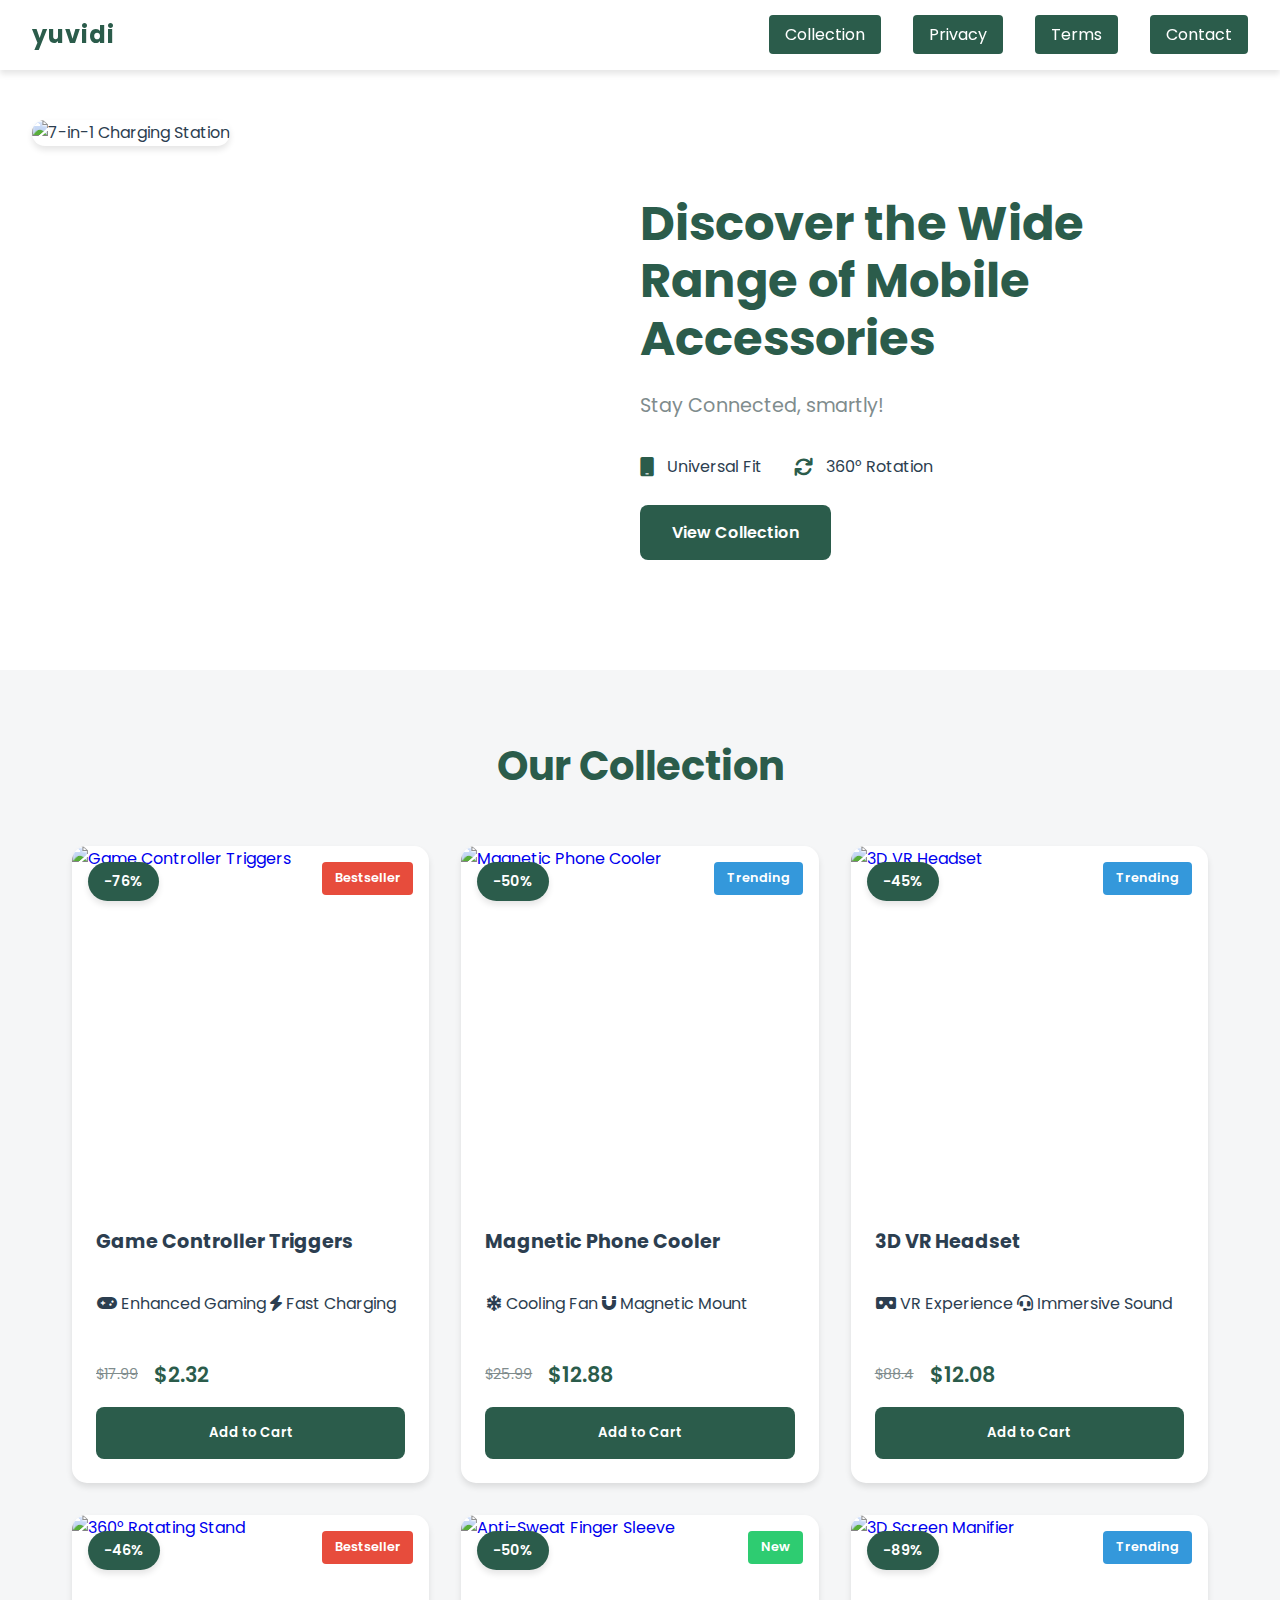
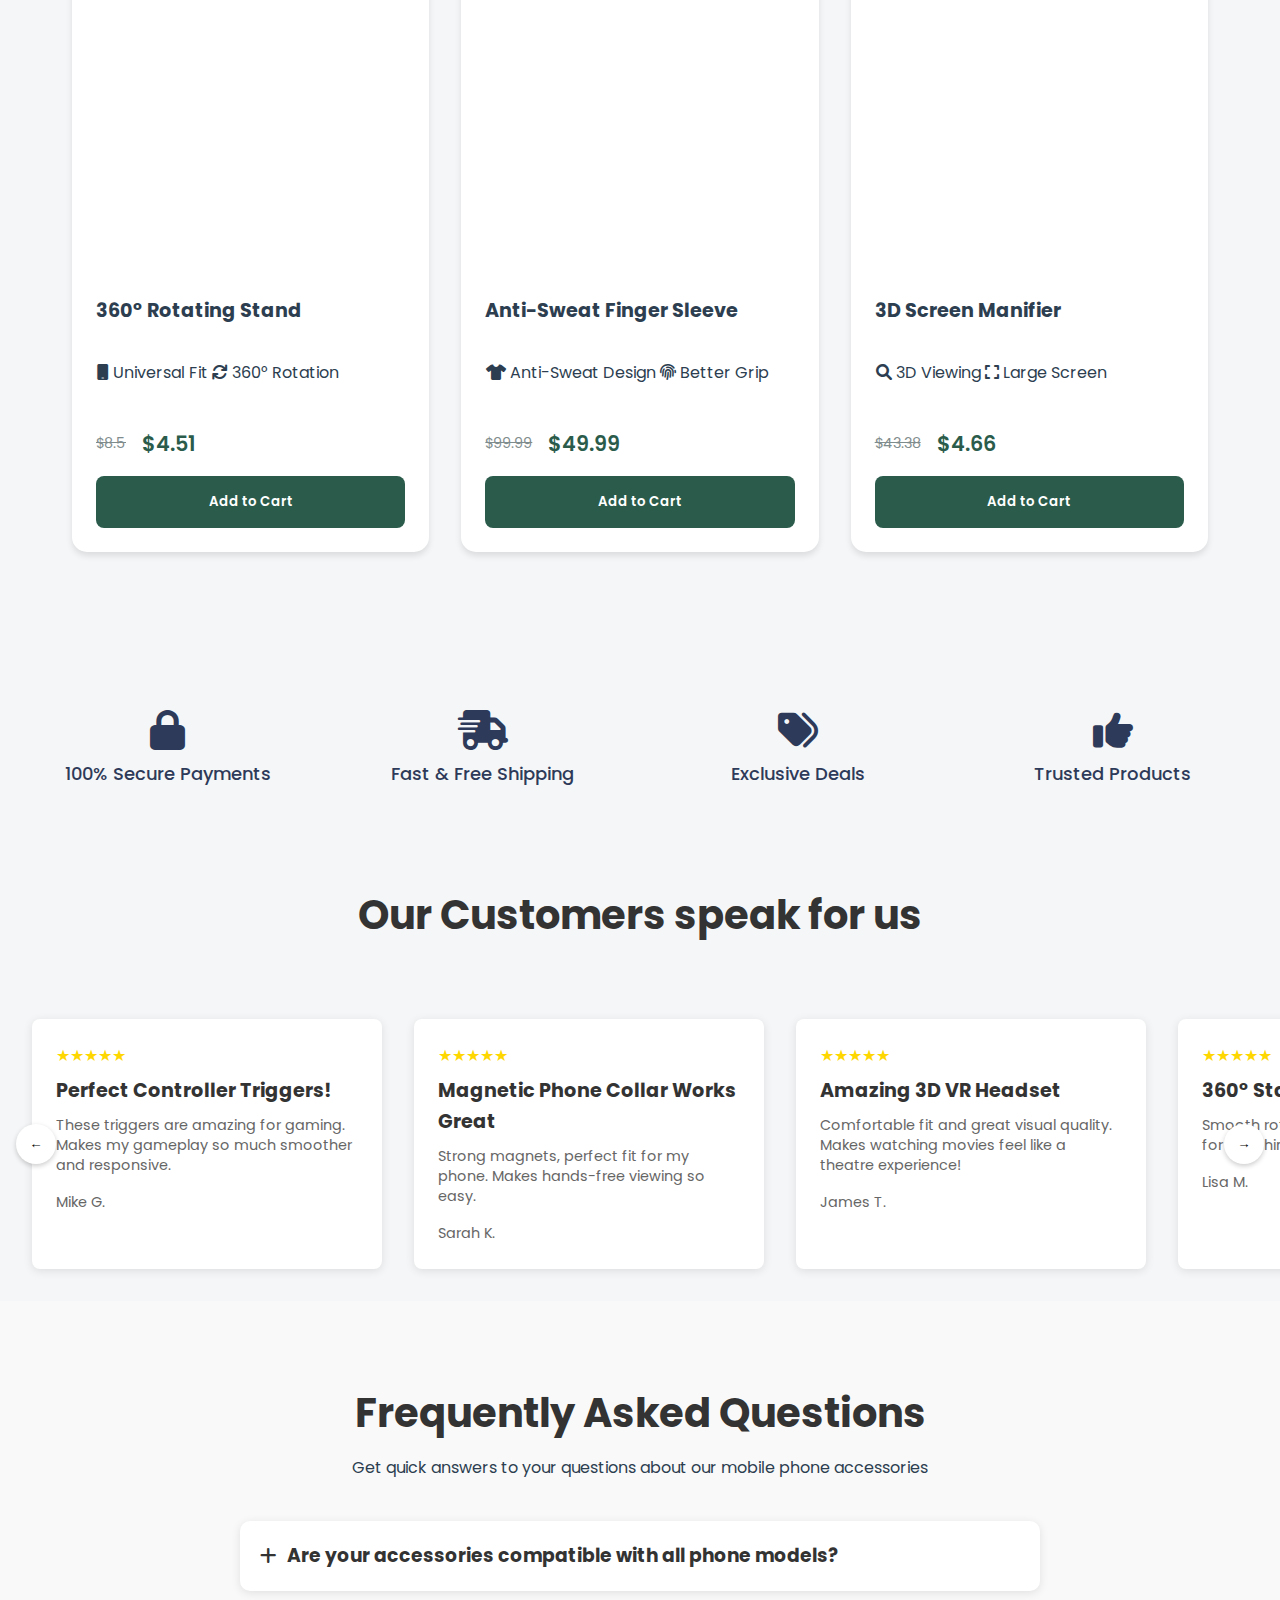
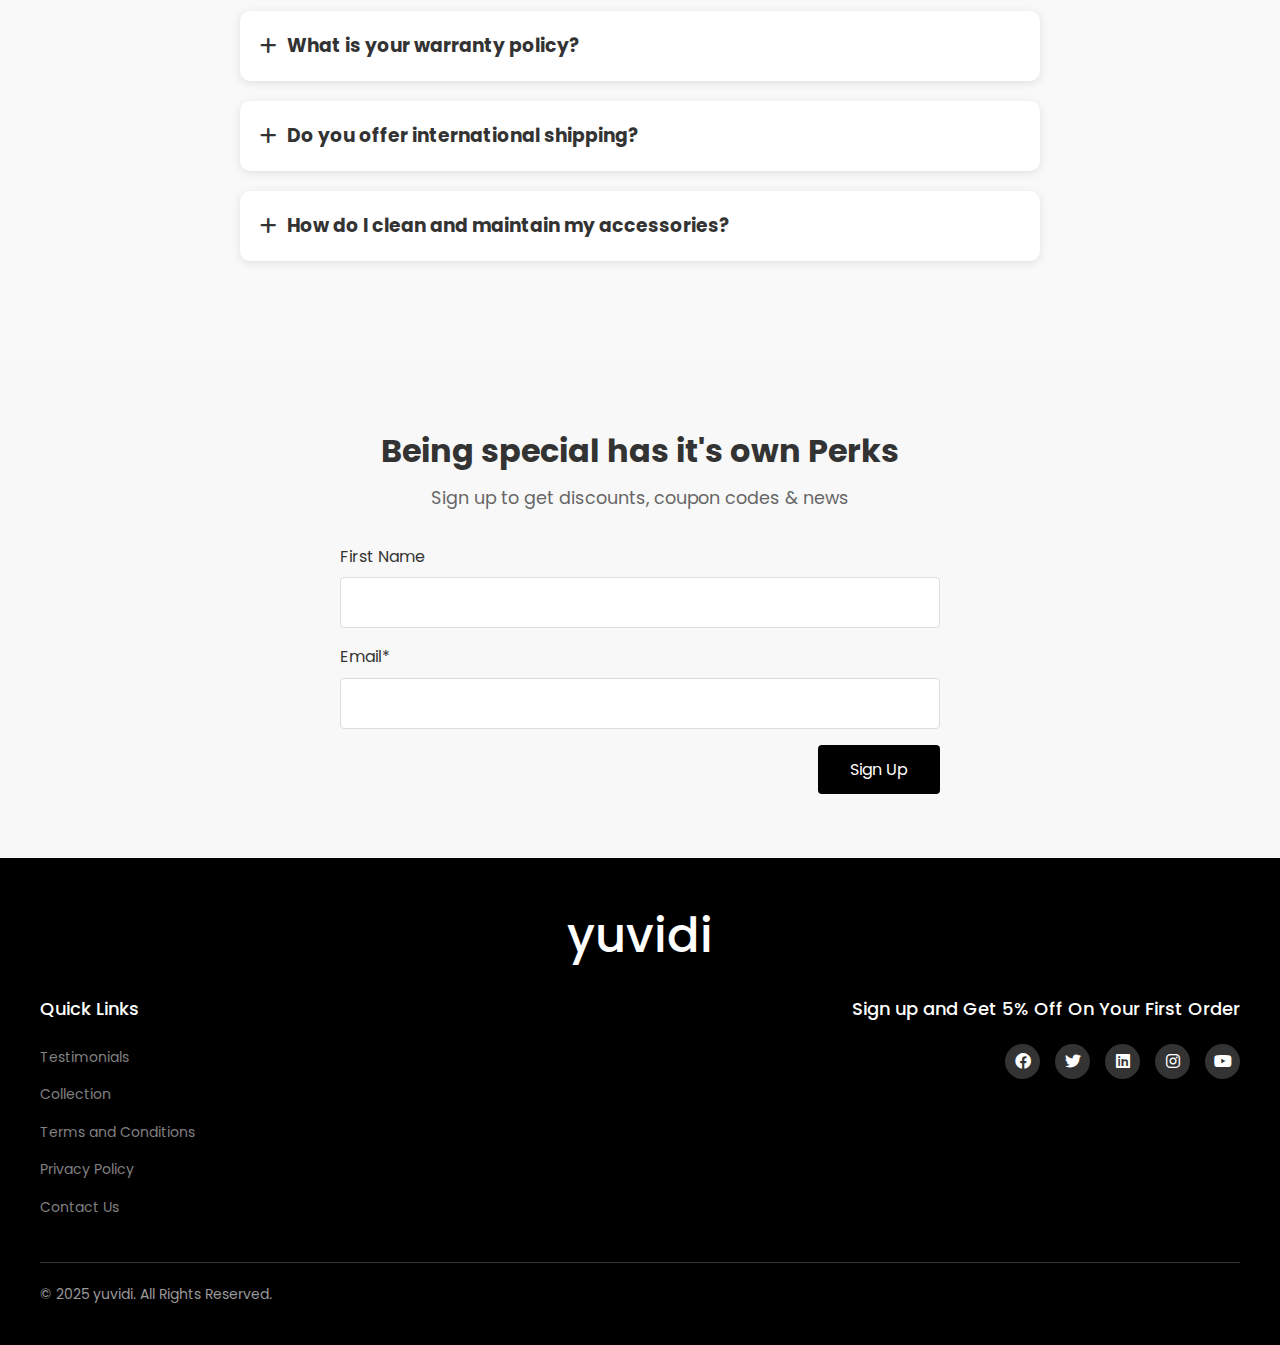
==== index.html @ 58964d52 "first commit" ====
<!DOCTYPE html>
<html lang="en">

<head>
    <meta charset="UTF-8">
    <meta name="viewport" content="width=device-width, initial-scale=1.0">
    <title>yuvidi - Smart Charging Solutions</title>
    <link rel="preconnect" href="https://fonts.googleapis.com">
    <link rel="preconnect" href="https://fonts.gstatic.com" crossorigin>
    <link href="https://fonts.googleapis.com/css2?family=Poppins:wght@300;400;500;600;700&display=swap"
        rel="stylesheet">
    <link href="https://cdnjs.cloudflare.com/ajax/libs/font-awesome/6.0.0/css/all.min.css" rel="stylesheet">
    <link rel="stylesheet" href="https://cdnjs.cloudflare.com/ajax/libs/font-awesome/6.0.0/css/all.min.css">
    <link rel="stylesheet" href="styles.css">
    <style>
        .features {
            display: flex;
            justify-content: space-around;
            align-items: center;
            background-color: #F5F6F7;
            padding: 20px 10px;
            flex-wrap: wrap;
            /* Enables wrapping for smaller screens */
        }

        .feature-item {
            text-align: center;
            color: #2e3a59;
            font-family: Arial, sans-serif;
            flex: 1 1 200px;
            /* Adjusts the layout for responsiveness */
            margin: 10px;
        }

        .feature-icon {
            font-size: 40px;
            /* Icon size */
            color: #2e3a59;
            margin-bottom: 10px;
        }

        .feature-item p {
            font-size: 18px;
            font-weight: 500;
        }

        /* Responsive Design */
        @media (max-width: 768px) {
            .feature-icon {
                font-size: 30px;
                /* Reduce icon size for smaller screens */
            }

            .feature-item p {
                font-size: 12px;
                /* Reduce text size for smaller screens */
            }

            .reviews-slider {
                justify-content: center;
            }
        }
    </style>
</head>

<body>
    <header class="header">
        <nav class="navbar">
            <div class="logo">
                <a href="index.html">yuvidi</a>
            </div>
            <!-- Hamburger Menu Icon -->
            <div class="hamburger" onclick="toggleMenu()">
                ☰
            </div>
            <!-- Navigation Links -->
            <ul id="nav-links">
                <li><a href="/index.html#products">Collection</a></li>
                <li><a href="privacy.html">Privacy</a></li>
                <li><a href="terms.html">Terms</a></li>
                <li><a href="contact.html">Contact</a></li>
            </ul>
        </nav>
    </header>

    <main>
        <section class="hero" id="yuvidi">
            <div class="hero-image">
                <img src="https://img.kwcdn.com/product/fancy/81e512b9-05ff-40b3-9974-1ebca1232485.jpg?imageView2/2/w/800/q/70/format/webp"
                    alt="7-in-1 Charging Station">
            </div>
            <div class="hero-content">
                <h1>Discover the Wide Range of Mobile Accessories</h1>
                <p>Stay Connected, smartly!</p>
                <div class="hero-features">
                    <span><i class="fas fa-mobile"></i> Universal Fit</span>
                    <span><i class="fas fa-sync"></i> 360° Rotation</span>
                </div>
                <a href="#products" class="cta-button">View Collection</a>
            </div>

        </section>

        <section id="products" class="products">
            <h2>Our Collection</h2>
            <div class="product-grid">
                <!-- Products will be loaded dynamically -->
            </div>
        </section>

        <!-- <section class="features-highlight">
            <div class="features-container">
                <div class="feature-card">
                    <i class="fas fa-bolt"></i>
                    <h3>Fast Charging</h3>
                    <p>Up to 25W charging speed</p>
                </div>
                <div class="feature-card">
                    <i class="fas fa-shield-alt"></i>
                    <h3>Safe & Reliable</h3>
                    <p>Multiple protection systems</p>
                </div>
                <div class="feature-card">
                    <i class="fas fa-sync"></i>
                    <h3>Compatibility</h3>
                    <p>Works with all devices</p>
                </div>
            </div>
        </section> -->

        <section class="features">
            <div class="feature-item">
                <i class="fa-solid fa-lock feature-icon"></i>
                <p>100% Secure Payments</p>
            </div>
            <div class="feature-item">
                <i class="fa-solid fa-truck-fast feature-icon"></i>
                <p>Fast & Free Shipping</p>
            </div>
            <div class="feature-item">
                <i class="fa-solid fa-tags feature-icon"></i>
                <p>Exclusive Deals</p>
            </div>
            <div class="feature-item">
                <i class="fa-solid fa-thumbs-up feature-icon"></i>
                <p>Trusted Products</p>
            </div>
        </section>


        <!-- Why Choose Us Section -->
        <!-- <section class="why-choose-us">
            <div class="section-header">
                <h2>Why Choose yuvidi</h2>
                <p>Experience the difference with our premium charging solutions</p>
            </div>
            <div class="benefits-grid">
                <div class="benefit-card">
                    <i class="fas fa-shield-alt"></i>
                    <h3>Safe & Reliable</h3>
                    <p>Advanced protection systems ensure your devices charge safely every time.</p>
                </div>
                <div class="benefit-card">
                    <i class="fas fa-bolt"></i>
                    <h3>Fast Charging</h3>
                    <p>Up to 25W charging capability gets your devices powered up quickly.</p>
                </div>
                <div class="benefit-card">
                    <i class="fas fa-medal"></i>
                    <h3>Premium Quality</h3>
                    <p>Built with high-grade materials for durability and performance.</p>
                </div>
                <div class="benefit-card">
                    <i class="fas fa-headset"></i>
                    <h3>24/7 Support</h3>
                    <p>Our dedicated team is always here to help you.</p>
                </div>
            </div>
        </section> -->

        <!-- Customer Reviews Section -->
        <div class="section-header" id="testimonials">
            <h2>Our Customers speak for us</h2>
        </div>
        <div class="slider-container">

            <button class="nav-button prev-button">←</button>
            <button class="nav-button next-button">→</button>

            <div class="reviews-slider">
                <div class="review-card">
                    <div class="stars">★★★★★</div>
                    <h3 class="review-title">Perfect Controller Triggers!</h3>
                    <p class="review-text">These triggers are amazing for gaming. Makes my gameplay so much smoother and
                        responsive.</p>
                    <div class="reviewer">
                        <p class="reviewer-name">Mike G.</p>
                    </div>
                </div>

                <div class="review-card">
                    <div class="stars">★★★★★</div>
                    <h3 class="review-title">Magnetic Phone Collar Works Great</h3>
                    <p class="review-text">Strong magnets, perfect fit for my phone. Makes hands-free viewing so easy.
                    </p>
                    <div class="reviewer">
                        <p class="reviewer-name">Sarah K.</p>
                    </div>
                </div>

                <div class="review-card">
                    <div class="stars">★★★★★</div>
                    <h3 class="review-title">Amazing 3D VR Headset</h3>
                    <p class="review-text">Comfortable fit and great visual quality. Makes watching movies feel like a
                        theatre experience!</p>
                    <div class="reviewer">
                        <p class="reviewer-name">James T.</p>
                    </div>
                </div>

                <div class="review-card">
                    <div class="stars">★★★★★</div>
                    <h3 class="review-title">360° Stand is Perfect</h3>
                    <p class="review-text">Smooth rotation and very stable. Perfect for watching videos at any angle.
                    </p>
                    <div class="reviewer">
                        <p class="reviewer-name">Lisa M.</p>
                    </div>
                </div>

                <div class="review-card">
                    <div class="stars">★★★★★</div>
                    <h3 class="review-title">Great Gaming Finger Sleeves</h3>
                    <p class="review-text">These anti-sweat sleeves are a game-changer! No more slippery screen while
                        gaming.</p>
                    <div class="reviewer">
                        <p class="reviewer-name">Alex P.</p>
                    </div>
                </div>
            </div>
        </div>


        <!-- FAQ Section -->
        <section class="faq-section">
            <div class="section-header">
                <h2>Frequently Asked Questions</h2>
                <p>Get quick answers to your questions about our mobile phone accessories</p>
            </div>
            <div class="faq-grid">
                <div class="faq-item">
                    <h3><i class="fas fa-plus"></i> Are your accessories compatible with all phone models?</h3>
                    <p>Yes, our accessories are designed to work seamlessly with a wide range of phone models, including the latest iPhones, Samsung Galaxy devices, and other popular Android phones.</p>
                </div>
                <div class="faq-item">
                    <h3><i class="fas fa-plus"></i> What is your warranty policy?</h3>
                    <p>All our products come with a 1-year warranty that covers manufacturing defects and technical issues. If you encounter any problems, our support team is here to help!</p>
                </div>
                <div class="faq-item">
                    <h3><i class="fas fa-plus"></i> Do you offer international shipping?</h3>
                    <p>Yes, we ship worldwide! No matter where you are, you can enjoy our high-quality mobile phone accessories delivered right to your doorstep.</p>
                </div>
                <div class="faq-item">
                    <h3><i class="fas fa-plus"></i> How do I clean and maintain my accessories?</h3>
                    <p>To keep your accessories in top condition, simply wipe them with a soft, dry cloth. Avoid using harsh chemicals or abrasive materials to prevent damage.</p>
                </div>
            </div>
        </section>

        <section class="newsletter">
            <div class="newsletter-content">
                <h2>Being special has it's own Perks</h2>
                <p>Sign up to get discounts, coupon codes & news</p>
                <form class="newsletter-form">
                    <div class="input-group">
                        <label for="firstName">First Name</label>
                        <input type="text" id="firstName" required>
                    </div>
                    <div class="input-group">
                        <label for="email">Email*</label>
                        <input type="email" id="email" required>
                    </div>
                    <button type="submit">Sign Up</button>
                </form>
            </div>
        </section>

        <style>
            .why-choose-us {
                padding: 80px 20px;
                background: #f9f9f9;
            }

            .section-header {
                text-align: center;
                margin-bottom: 40px;
            }

            .section-header h2 {
                font-size: 2.5em;
                color: #333;
                margin-bottom: 10px;
            }

            .benefits-grid {
                display: grid;
                grid-template-columns: repeat(auto-fit, minmax(250px, 1fr));
                gap: 30px;
                max-width: 1200px;
                margin: 0 auto;
            }

            .benefit-card {
                background: white;
                padding: 30px;
                border-radius: 10px;
                text-align: center;
                box-shadow: 0 2px 10px rgba(0, 0, 0, 0.1);
                transition: transform 0.3s;
            }

            .benefit-card:hover {
                transform: translateY(-5px);
            }

            .benefit-card i {
                font-size: 2.5em;
                color: #4CAF50;
                margin-bottom: 20px;
            }

            .slider-container {
                position: relative;
                overflow: hidden;
                padding: 2rem;
                width: 100%;
            }



            .customer-reviews {
                padding: 80px 20px;
            }

            .reviews-slider {
                display: flex;
                gap: 2rem;
                transition: transform 0.3s ease-out;
                scroll-behavior: smooth;
                flex-wrap: nowrap !important;
                /* Force horizontal layout */
                width: fit-content;
                /* Ensure container fits all slides */
            }

            .reviews-slider::-webkit-scrollbar {
                display: none;
            }

            .review-card {
                flex: 0 0 auto;
                width: calc(100vw - 4rem);
                /* Account for container padding */
                max-width: 350px;
                padding: 1.5rem;
                border-radius: 8px;
                background: white;
                box-shadow: 0 2px 10px rgba(0, 0, 0, 0.1);
            }

            .stars {
                color: #FFD700;
                margin-bottom: 0.5rem;
            }

            .review-title {
                font-size: 1.2rem;
                font-weight: bold;
                margin-bottom: 0.5rem;
                color: #333;
            }


            .review-text {
                color: #666;
                margin-bottom: 1rem;
                font-size: 0.9rem;
                line-height: 1.4;
            }

            .reviewer {
                display: flex;
                align-items: center;
                gap: 1rem;
            }

            .reviewer-image {
                width: 50px;
                height: 50px;
                object-fit: cover;
            }

            .reviewer-name {
                color: #666;
                font-size: 0.9rem;
            }

            .reviewer-info h4 {
                color: #333;
                margin-bottom: 5px;
            }

            .nav-button {
                position: absolute;
                top: 50%;
                transform: translateY(-50%);
                background: white;
                border: none;
                border-radius: 50%;
                width: 40px;
                height: 40px;
                box-shadow: 0 2px 5px rgba(0, 0, 0, 0.2);
                cursor: pointer;
                z-index: 10;
            }

            .prev-button {
                left: 1rem;
            }

            .next-button {
                right: 1rem;
            }

            .faq-section {
                padding: 80px 20px;
                background: #f9f9f9;
            }

            .faq-grid {
                max-width: 800px;
                margin: 0 auto;
            }

            .faq-item {
                background: white;
                padding: 20px;
                border-radius: 10px;
                margin-bottom: 20px;
                box-shadow: 0 2px 10px rgba(0, 0, 0, 0.1);
            }

            .faq-item h3 {
                cursor: pointer;
                display: flex;
                align-items: center;
                gap: 10px;
                color: #333;
            }

            .faq-item p {
                display: none;
                margin-top: 15px;
                color: #666;
                padding-left: 24px;
            }

            .faq-item.active p {
                display: block;
            }
        </style>

        <script>
            // FAQ Toggle functionality
            document.querySelectorAll('.faq-item h3').forEach(header => {
                header.addEventListener('click', () => {
                    const item = header.parentElement;
                    const icon = header.querySelector('i');

                    // Toggle FAQ answer
                    const answer = item.querySelector('p');
                    answer.style.display = answer.style.display === 'block' ? 'none' : 'block';

                    // Toggle icon
                    icon.classList.toggle('fa-plus');
                    icon.classList.toggle('fa-minus');
                });
            });
            const slider = document.querySelector('.reviews-slider');
            const cards = document.querySelectorAll('.review-card');
            const prevBtn = document.querySelector('.prev-button');
            const nextBtn = document.querySelector('.next-button');

            // Clone cards for infinite scroll
            cards.forEach(card => {
                const clone = card.cloneNode(true);
                slider.appendChild(clone);
            });

            let currentIndex = 0;
            const cardWidth = cards[0].offsetWidth + 32; // Including gap
            let isTransitioning = false;

            function slideNext() {
                if (isTransitioning) return;
                currentIndex++;
                updateSlider();
            }

            function slidePrev() {
                if (isTransitioning) return;
                currentIndex--;
                updateSlider();
            }

            function updateSlider() {
                isTransitioning = true;
                const offset = -currentIndex * cardWidth;
                slider.style.transform = `translateX(${offset}px)`;

                // Reset position when reaching the end or beginning
                setTimeout(() => {
                    if (currentIndex >= cards.length) {
                        currentIndex = 0;
                        slider.style.transition = 'none';
                        slider.style.transform = 'translateX(0)';
                        setTimeout(() => {
                            slider.style.transition = 'transform 0.3s ease-out';
                        }, 10);
                    } else if (currentIndex < 0) {
                        currentIndex = cards.length - 1;
                        slider.style.transition = 'none';
                        slider.style.transform = `translateX(${-currentIndex * cardWidth}px)`;
                        setTimeout(() => {
                            slider.style.transition = 'transform 0.3s ease-out';
                        }, 10);
                    }
                    isTransitioning = false;
                }, 300);
            }

            nextBtn.addEventListener('click', slideNext);
            prevBtn.addEventListener('click', slidePrev);

            // Touch and mouse drag functionality
            let isDown = false;
            let startX;
            let scrollLeft;
            let initialTransform;

            slider.addEventListener('mousedown', (e) => {
                isDown = true;
                startX = e.pageX;
                initialTransform = getTransformValue();
            });

            slider.addEventListener('mousemove', (e) => {
                if (!isDown) return;
                e.preventDefault();
                const x = e.pageX;
                const walk = (startX - x) * 2;
                const newTransform = initialTransform - walk;
                slider.style.transform = `translateX(${-newTransform}px)`;
            });

            slider.addEventListener('mouseup', () => {
                isDown = false;
                const currentTransform = getTransformValue();
                currentIndex = Math.round(currentTransform / cardWidth);
                updateSlider();
            });

            slider.addEventListener('mouseleave', () => {
                if (isDown) {
                    isDown = false;
                    updateSlider();
                }
            });

            function getTransformValue() {
                const transform = window.getComputedStyle(slider).getPropertyValue('transform');
                const matrix = new DOMMatrix(transform);
                return -matrix.m41 / cardWidth;
            }

            // Auto-play functionality
            let autoPlayInterval = setInterval(slideNext, 3000);

            slider.addEventListener('mouseenter', () => {
                clearInterval(autoPlayInterval);
            });

            slider.addEventListener('mouseleave', () => {
                autoPlayInterval = setInterval(slideNext, 3000);
            });
        </script>
    </main>

    <footer class="footer">
        <div class="footer-content">
            <div class="footer-section">
                <h3 style="font-size: 3rem; text-align: center;">yuvidi</h3>
            </div>
            <div class="footer-grid">
                <!-- Company Info -->


                <!-- Quick Links -->
                <div class="footer-section">
                    <h3>Quick Links</h3>
                    <ul>
                        <li><a href="#testimonials">Testimonials</a></li>
                        <li><a href="#products">Collection</a></li>
                        <li><a href="terms.html">Terms and Conditions</a></li>
                        <li><a href="privacy.html">Privacy Policy</a></li>
                        <li><a href="contact.html">Contact Us</a></li>
                    </ul>
                </div>


                <!-- Newsletter -->
                <div class="footer-section">
                    <h3 style="text-align: right;">Sign up and Get 5% Off On Your First Order</h3>
                    <div class="social-links" style="justify-content: right;">
                        <a href="#" aria-label="Facebook"><i class="fab fa-facebook"></i></a>
                        <a href="#" aria-label="Twitter"><i class="fab fa-twitter"></i></a>
                        <a href="#" aria-label="LinkedIn"><i class="fab fa-linkedin"></i></a>
                        <a href="#" aria-label="Instagram"><i class="fab fa-instagram"></i></a>
                        <a href="#" aria-label="YouTube"><i class="fab fa-youtube"></i></a>
                    </div>
                </div>
            </div>

            <!-- Bottom Footer -->
            <div class="footer-bottom">
                <div class="footer-bottom-content">
                    <p>&copy; 2025 yuvidi. All Rights Reserved.</p>
                </div>
            </div>
        </div>
    </footer>

    <script>
        function addToCart(button) {
            // Get the product ID from the button's data attribute
            const productId = button.getAttribute('data-product-id');

            // Redirect to cart.html with the product ID in the URL
            window.location.href = `cart.html?id=${productId}`;
        }

        async function loadAllProducts() {
            try {
                const response = await fetch('/products.json');
                const data = await response.json();
                const productGrid = document.querySelector('.product-grid');
                productGrid.innerHTML = '';

                Object.entries(data.products).forEach(([id, product]) => {
                    const productHTML = `
                    <div class="product-card">
                        <div class="product-image">
                            <a href="product-detail.html?id=${id}">
                                <img src="${product.mainImage}" alt="${product.name}">
                            </a>
                            <span class="discount-tag">-${product.discount}%</span>
                            ${product.badges.length ? `
                                <div class="product-badges">
                                    ${product.badges.map(badge => `
                                        <span class="badge ${badge}">${badge.charAt(0).toUpperCase() + badge.slice(1)}</span>
                                    `).join('')}
                                </div>
                            ` : ''}
                        </div>
                        <div class="product-info">
                            <h3>${product.name}</h3>
                            <div class="product-features">
                                ${product.features.map(feature => `
                                    <span><i class="fas ${feature.icon}"></i> ${feature.text}</span>
                                `).join('')}
                            </div>
                            <div class="price-container">
                                <p class="original-price">$${product.originalPrice}</p>
                                <p class="price">$${product.currentPrice}</p>
                            </div>
                            <!-- Add data-product-id attribute to the button -->
                            <button class="add-to-cart" onclick="addToCart(this)" data-product-id="${id}">Add to Cart</button>
                        </div>
                    </div>
                `;
                    productGrid.innerHTML += productHTML;
                });
            } catch (error) {
                console.error('Error loading products:', error);
            }
        }

        // Load all products when page loads
        window.addEventListener('DOMContentLoaded', loadAllProducts);
        function toggleMenu() {
            const navLinks = document.getElementById('nav-links');
            navLinks.classList.toggle('active');
        }
    </script>
</body>

</html>
---- styles.css ----
:root {
    --primary-color: #2B5C4B;
    --secondary-color: #88B5A7;
    --accent-color: #2B5C4B;
    --text-dark: #2C3E50;
    --text-light: #7F8C8D;
    --background-light: #F5F6F7;
    --white: #FFFFFF;
    --shadow: 0 4px 6px rgba(0, 0, 0, 0.1);
    --transition: all 0.3s ease;
}

/* Base Styles */
* {
    margin: 0;
    padding: 0;
    box-sizing: border-box;
    font-family: 'Poppins', sans-serif;
}

body {
    font-family: 'Poppins', sans-serif;
    line-height: 1.6;
    background-color: var(--background-light);
    color: var(--text-dark);
}

/* Header Styles */

.hamburger {
    display: none; /* Hide by default */
    font-size: 1.5rem;
    cursor: pointer;
    color: var(--primary-color);
}
.header {
    position: fixed;
    top: 0;
    left: 0;
    right: 0;
    background-color: var(--white);
    box-shadow: var(--shadow);
    z-index: 1000;
}

.navbar {
    display: flex;
    justify-content: space-between;
    align-items: center;
    max-width: 1400px;
    margin: 0 auto;
    padding: 1rem 2rem;
}

.logo {
    color: var(--primary-color);
    font-size: 1.5rem;
    font-weight: 700;
    letter-spacing: 1px;
}
.logo a{
    text-decoration: none;
    color: var(--primary-color);
}

.navbar ul {
    display: flex;
    gap: 2rem;
    list-style: none;
}

.navbar ul li a {
    background-color: var(--primary-color);
    color: var(--white);
    text-decoration: none;
    padding: 0.5rem 1rem;
    border-radius: 4px;
    transition: var(--transition);
}

.navbar ul li a:hover,
.navbar ul li a.active {
    background-color: white;
    transform: translateY(-2px);
    color: black;
}

/* Hero Section */
main {
    margin-top: 70px;
}

.hero {
    background-color: var(--white);
    display: flex;
    align-items: center;
    min-height: 600px;
    padding: 2rem;
    position: relative;
    overflow: hidden;
}

.hero-content {
    flex: 1;
    padding: 4rem;
    position: relative;
    z-index: 2;
}


.cta-button {
    padding: 1rem 2rem;
    text-decoration: none;
    background: var(--accent-color);
    color: var(--white);
    border: none;
    border-radius: 8px;
    cursor: pointer;
    font-family: 'Poppins', sans-serif;
    font-weight: 600;
    transition: var(--transition);
}
.cta-button:hover {
    color: black;
    background-color: white;
}

.hero h1 {
    font-size: 3rem;
    font-weight: 700;
    color: var(--primary-color);
    margin-bottom: 1.5rem;
    line-height: 1.2;
}

.hero p {
    font-size: 1.2rem;
    color: var(--text-light);
    margin-bottom: 2rem;
    max-width: 600px;
}

.hero-features {
    display: flex;
    gap: 2rem;
    margin-bottom: 2.5rem;
}

.hero-features span {
    display: flex;
    align-items: center;
    gap: 0.8rem;
    font-size: 1rem;
    color: var(--text-dark);
}

.hero-features i {
    color: var(--accent-color);
    font-size: 1.2rem;
}

.hero-image {
    flex: 1;
    position: relative;
    height: 500px;
}

.hero-image img {
    width: 100%;
    height: 100%;
    object-fit: cover;
    border-radius: 20px;
    box-shadow: var(--shadow);
}

/* Products Section */
.products {
    padding: 4rem 2rem;
    max-width: 1200px;
    margin: 0 auto;
}

.products h2 {
    text-align: center;
    font-size: 2.5rem;
    color: var(--primary-color);
    margin-bottom: 3rem;
}

.product-grid {
    display: grid;
    grid-template-columns: repeat(auto-fit, minmax(280px, 1fr));
    gap: 2rem;
}

.product-card {
    background: var(--white);
    border-radius: 15px;
    overflow: hidden;
    box-shadow: var(--shadow);
    transition: var(--transition);
}

.product-card:hover {
    transform: translateY(-10px);
    box-shadow: 0 8px 15px rgba(0, 0, 0, 0.1);
}

.product-image {
    position: relative;
    padding-top: 100%;
}

.product-image img {
    position: absolute;
    top: 0;
    left: 0;
    width: 100%;
    height: 100%;
    object-fit: cover;
    transition: var(--transition);
}
.product-features{
margin:7%;
}
.product-card:hover .product-image img {
    transform: scale(1.05);
}

.discount-tag {
    position: absolute;
    top: 1rem;
    left: 1rem;
    background-color: var(--accent-color);
    color: var(--white);
    padding: 0.5rem 1rem;
    border-radius: 25px;
    font-weight: 600;
    font-size: 0.9rem;
    box-shadow: var(--shadow);
}

.product-card h3 {
    padding: 1.5rem 1.5rem 0.5rem;
    font-size: 1.2rem;
    color: var(--text-dark);
}

.product-card .description {
    padding: 0 1.5rem;
    color: var(--text-light);
    font-size: 0.9rem;
    min-height: 3rem;
}

.price-container {
    padding: 1rem 1.5rem;
    display: flex;
    align-items: center;
    gap: 1rem;
}

.original-price {
    color: var(--text-light);
    text-decoration: line-through;
    font-size: 0.9rem;
}

.price {
    color: var(--primary-color);
    font-size: 1.3rem;
    font-weight: 600;
}

.product-card button {
    width: calc(100% - 3rem);
    margin: 0 1.5rem 1.5rem;
    padding: 1rem;
    border: none;
    border-radius: 8px;
    background-color: var(--accent-color);
    color: var(--white);
    font-weight: 600;
    cursor: pointer;
    transition: var(--transition);
}

.product-card button:hover {
    background-color:rgb(255, 255, 255);
    color: var(--accent-color);
    transform: translateY(-2px);
}

/* Features Section */
.features {
    background-color: var(--white);
    padding: 6rem 2rem;
    margin: 4rem 0;
}

.features-container {
    max-width: 1200px;
    margin: 0 auto;
    display: grid;
    grid-template-columns: repeat(auto-fit, minmax(250px, 1fr));
    gap: 2.5rem;
}

.feature-card {
    text-align: center;
    padding: 2.5rem 2rem;
    border-radius: 15px;
    background: var(--white);
    box-shadow: var(--shadow);
    transition: var(--transition);
}

.feature-card:hover {
    transform: translateY(-10px);
    box-shadow: 0 8px 15px rgba(0, 0, 0, 0.1);
}

.feature-card i {
    font-size: 2.5rem;
    color: var(--accent-color);
    margin-bottom: 1.5rem;
}

.feature-card h3 {
    color: var(--text-dark);
    margin-bottom: 1rem;
    font-size: 1.2rem;
}

.feature-card p {
    color: var(--text-light);
    font-size: 0.9rem;
}

/* Newsletter Section */
.newsletter {
    width: 100%;
    padding: 4rem 1rem;
    background-color: #f8f8f8;
    display: flex;
    justify-content: center;
    align-items: center;
}

.newsletter::before {
    content: '';
    position: absolute;
    top: 0;
    left: 0;
    right: 0;
    bottom: 0;
}

.newsletter-content {
    max-width: 800px;
    width: 100%;
    text-align: center;
}

.newsletter-content h2 {
    font-size: 2rem;
    margin-bottom: 0.5rem;
    color: #333;
}

.newsletter-content p {
    font-size: 1.1rem;
    margin-bottom: 2rem;
    color: #666;
}

.newsletter-form {
    display: flex;
    flex-direction: column;
    gap: 1rem;
    max-width: 600px;
    margin: 0 auto;
}

.input-group {
    text-align: left;
}

.input-group label {
    display: block;
    margin-bottom: 0.5rem;
    color: #333;
}

.input-group input {
    width: 100%;
    padding: 0.75rem;
    border: 1px solid #ddd;
    border-radius: 4px;
    font-size: 1rem;
}

.input-group input:focus {
    outline: none;
    border-color: #999;
}

.newsletter-form button {
    background-color: #000;
    color: white;
    padding: 0.75rem 2rem;
    border: none;
    border-radius: 4px;
    font-size: 1rem;
    cursor: pointer;
    align-self: flex-end;
    transition: background-color 0.3s;
}

.newsletter-form button:hover {
    background-color: #333;
}

.legal-content{
    max-width: 1200px;
    margin-left: 3rem;
    margin-right: 4rem;
    padding-top: 100px;
}
.legal-content h1 {
    font-size: 4rem;
}
.terms-header {
    color: var(--primary-color);
    padding: 20px 10px;
    text-align: center;
}

.terms-header__title {
    margin: 0;
}

.terms-container {
    max-width: 800px;
    margin: 20px auto;
    background: white;
    padding: 20px;
    box-shadow: 0 4px 6px rgba(0, 0, 0, 0.1);
    border-radius: 8px;
}

.terms-section__title {
    color: var(--primary-color);
    margin-top: 20px;
}

.terms-section__paragraph {
    margin: 10px 0;
}

.terms-section__list {
    padding-left: 20px;
}

.terms-section__list-item {
    margin: 5px 0;
}

.terms-footer {
    text-align: center;
    padding: 10px;
    background-color: #007bff;
    color: white;
    position: relative;
    bottom: 0;
    width: 100%;
}

.terms-footer__text {
    margin: 0;
}

.privacy-policy .policy-section {
    margin-top: 2rem;
    margin-bottom: 2rem;
}

/* Responsive Design */
@media (max-width: 1024px) {
    .hero {
        flex-direction: column;
        text-align: center;
        padding: 2rem 1rem;
    }

    .hero-content {
        padding: 2rem 1rem;
    }

    .hero-features {
        justify-content: center;
        flex-wrap: wrap;
    }

    .hero-image {
        height: 400px;
        margin-top: 2rem;
    }
}

@media (max-width: 768px) {
    .hamburger {
        display: block; /* Show on mobile */
    }

    .navbar {
        padding: 1rem;
    }

    .navbar ul {
        display: none; /* Hide nav links by default on mobile */
        flex-direction: column;
        gap: 1rem;
        position: absolute;
        top: 60px; /* Adjust based on header height */
        left: 0;
        right: 0;
        background-color: var(--white);
        padding: 1rem;
        box-shadow: var(--shadow);
    }

    .navbar ul.active {
        display: flex; /* Show nav links when active */
    }

    .navbar ul li a {
        width: 100%;
        text-align: center;
    }
    .hero h1 {
        font-size: 2.5rem;
    }

    .products {
        padding: 2rem 1rem;
    }

    .newsletter-form {
        flex-direction: column;
        padding: 0 1rem;
    }

    .feature-card {
        padding: 2rem 1.5rem;
    }
}

@media (max-width: 480px) {
    .hero h1 {
        font-size: 2rem;
    }

    .hero p {
        font-size: 1rem;
    }

    .product-card {
        margin: 0 1rem;
    }

    .features {
        padding: 4rem 1rem;
    }
}

/* Footer Styles */
.footer {
    background-color: #000;
    color: #fff;
    padding: 40px 20px;
}

.footer-content {
    max-width: 1200px;
    margin: 0 auto;
}

.footer-grid {
    display: grid;
    grid-template-columns: repeat(2, 1fr);
    gap: 30px;
    margin-bottom: 30px;
}

.footer-section h3 {
    color: #fff;
    font-size: 18px;
    margin-bottom: 20px;
    font-weight: 500;
    text-align: left;
}


.footer-logo {
    font-size: 1.8rem;
    font-weight: 700;
    margin-bottom: 1rem;
    color: #fff;
}

.company-desc {
    color: #808080;
    font-size: 14px;
    margin: 15px 0;
}

.social-links {
    display: flex;
    gap: 15px;
    margin-top: 20px;
}

.social-links a {
    color: #fff;
    background-color: #333;
    width: 35px;
    height: 35px;
    border-radius: 50%;
    display: flex;
    align-items: center;
    justify-content: center;
    text-decoration: none;
    transition: background-color 0.3s ease;
}

.social-links a:hover {
    color: var(--accent-color);
}

.footer-section ul {
    list-style: none;
    padding: 0;
    margin: 0;
}

.footer-section ul li {
    margin-bottom: 12px;
}

.footer-section ul li a {
    color: #808080;
    text-decoration: none;
    font-size: 14px;
    transition: color 0.3s ease;
}

.footer-section ul li a:hover {
    color: #fff;
}

.contact-info p {
    color: #808080;
    margin-bottom: 10px;
    font-size: 14px;
}

.contact-info i {
    color: var(--accent-color);
}

.payment-methods {
    margin-top: 20px;
    display: flex;
    gap: 10px;
    color: #808080;
}

.footer-bottom {
    border-top: 1px solid #333;
    padding-top: 20px;
    margin-top: 30px;
}

.footer-bottom-content {
    display: flex;
    justify-content: space-between;
    align-items: center;
    color: #808080;
    font-size: 14px;
}

.footer-bottom p {
    color: #999;
}

.footer-bottom-links {
    display: flex;
    gap: 20px;
}

.footer-bottom-links a {
    color: #808080;
    text-decoration: none;
    transition: color 0.3s ease;
}

.footer-bottom-links a:hover {
    color: #fff;
}


@media (max-width: 992px) {
    .footer-grid {
        grid-template-columns: repeat(2, 1fr);
    }
}
/* Responsive Footer */
@media (max-width: 768px) {
    .footer-grid {
        grid-template-columns: repeat(2, 1fr);
        gap: 2rem;
    }

    .footer-bottom-content {
        flex-direction: column;
        text-align: center;
    }

    .footer-bottom-links {
        justify-content: center;
    }
}

@media (max-width: 576px) {
    .footer-grid {
        grid-template-columns: 1fr;
    }
    
    .footer-bottom-content {
        flex-direction: column;
        text-align: center;
        gap: 15px;
    }
    
    .footer-bottom-links {
        flex-direction: column;
        gap: 10px;
        align-items: center;
    }
}

@media (max-width: 480px) {
    .footer-grid {
        grid-template-columns: 1fr;
    }

    .footer {
        padding: 2rem 0 0;
    }

    .footer-content {
        padding: 0 1rem;
    }

    .payment-methods {
        justify-content: center;
    }
}

/* Products Page Specific Styles */
.products-hero {
    background-color: var(--primary-color);
    padding: 4rem 2rem;
    text-align: center;
    color: var(--white);
    margin-bottom: 2rem;
}

.products-hero h1 {
    font-size: 2.5rem;
    margin-bottom: 1rem;
}

.products-hero p {
    font-size: 1.1rem;
    opacity: 0.9;
}

.products-header {
    display: flex;
    justify-content: flex-end;
    margin-bottom: 2rem;
    padding: 0 2rem;
}

.filters select {
    padding: 0.8rem 1.5rem;
    border: 1px solid #ddd;
    border-radius: 8px;
    font-family: 'Poppins', sans-serif;
    font-size: 0.9rem;
    color: var(--text-dark);
    cursor: pointer;
    background-color: var(--white);
}

.products-section {
    max-width: 1200px;
    margin: 0 auto;
    padding: 2rem 0;
}

/* Badge Styles */
.product-badges {
    position: absolute;
    top: 1rem;
    right: 1rem;
    display: flex;
    flex-direction: column;
    gap: 0.5rem;
}

.badge {
    padding: 0.4rem 0.8rem;
    border-radius: 4px;
    font-size: 0.8rem;
    font-weight: 600;
    color: var(--white);
}

.badge.new {
    background-color: #2ecc71;
}

.badge.bestseller {
    background-color: #e74c3c;
}

.badge.trending {
    background-color: #3498db;
}

/* Responsive adjustments */
@media (max-width: 768px) {
    .products-hero {
        padding: 3rem 1rem;
    }

    .products-header {
        padding: 0 1rem;
    }

    .filters select {
        width: 100%;
    }
}

/* Contact Form Styles */
.contact-section {
    max-width: 800px;
    margin: 2rem auto;
    padding: 0 1rem;
}


.form-group {
    margin-bottom: 1.5rem;
}

.form-group label {
    display: block;
    margin-bottom: 0.5rem;
    font-weight: bold;
}

.form-group input,
.form-group textarea {
    width: 100%;
    padding: 0.5rem;
    border: 1px solid #ddd;
    border-radius: 4px;
    font-size: 1rem;
}

.form-group textarea {
    resize: vertical;
}

.submit-btn {
    background-color: #007bff;
    color: white;
    padding: 0.75rem 1.5rem;
    border: none;
    border-radius: 4px;
    cursor: pointer;
    font-size: 1rem;
}

.submit-btn:hover {
    background-color: #0056b3;
}
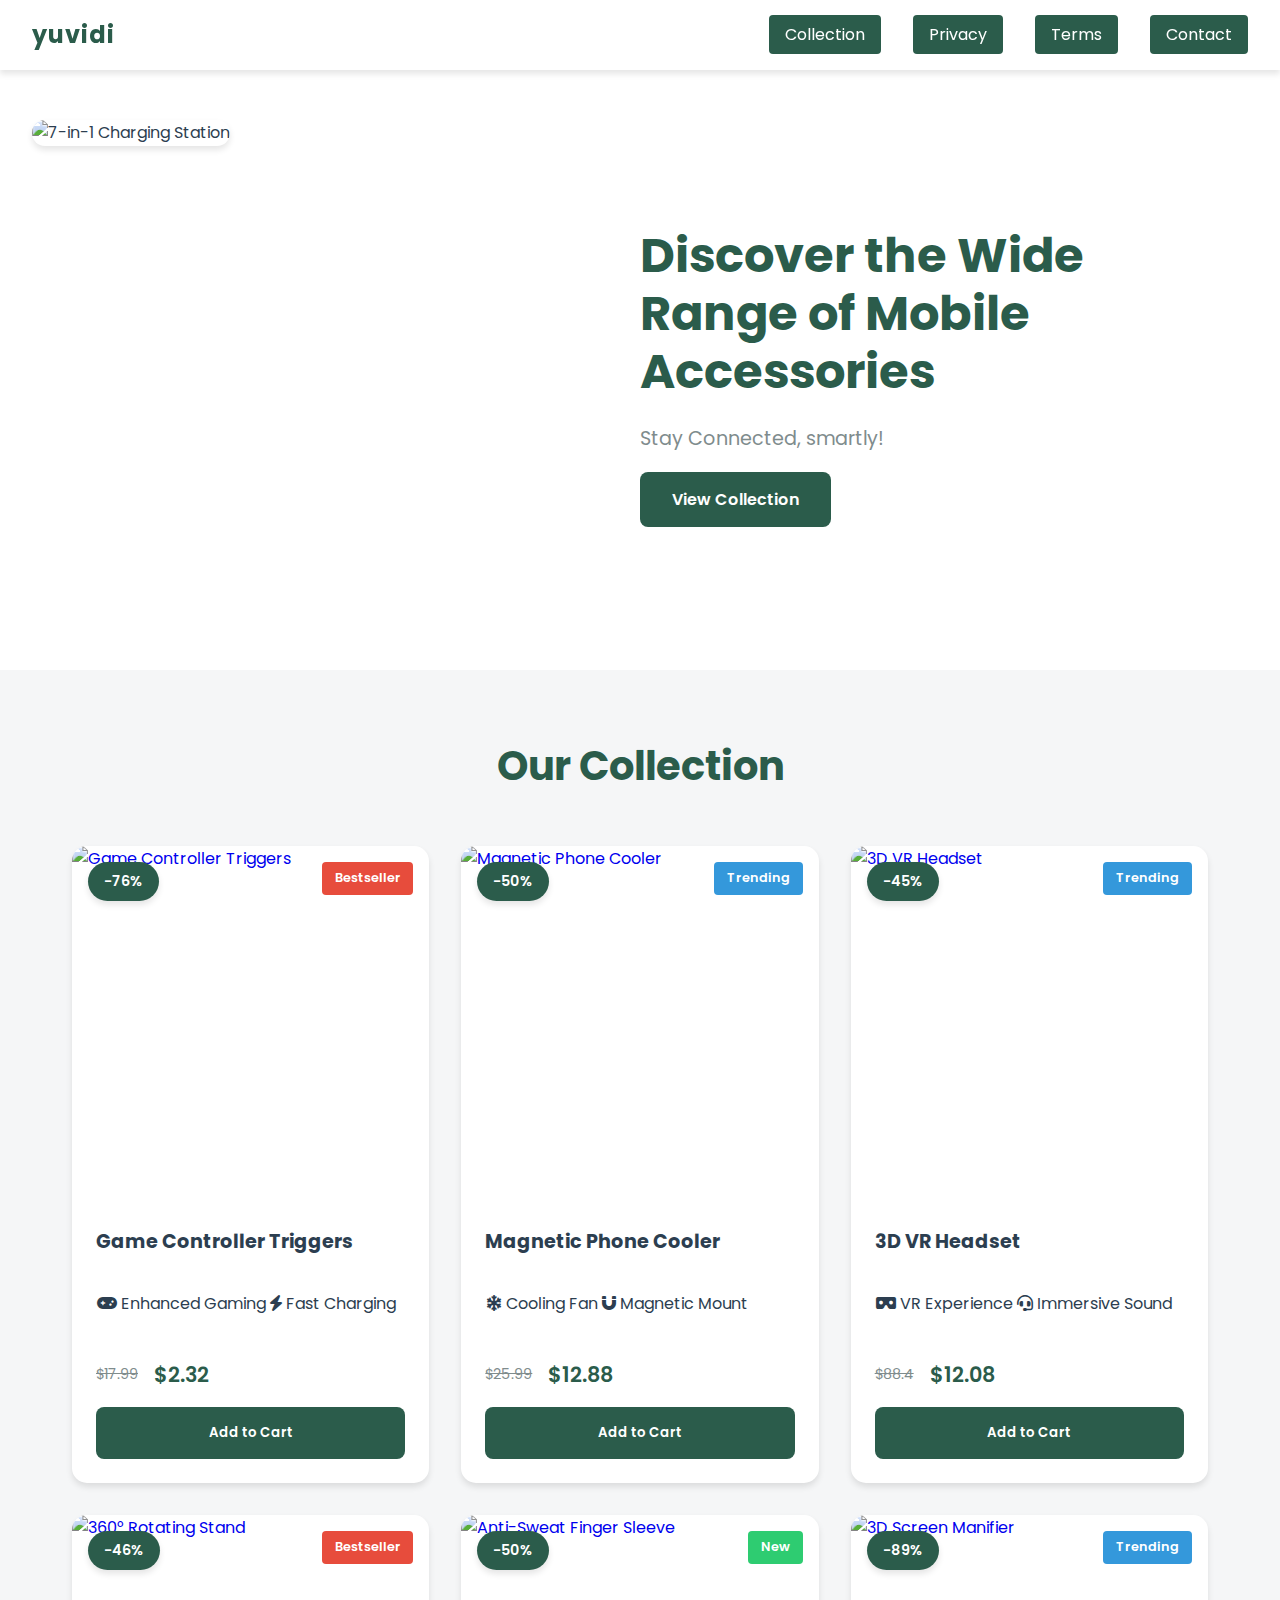
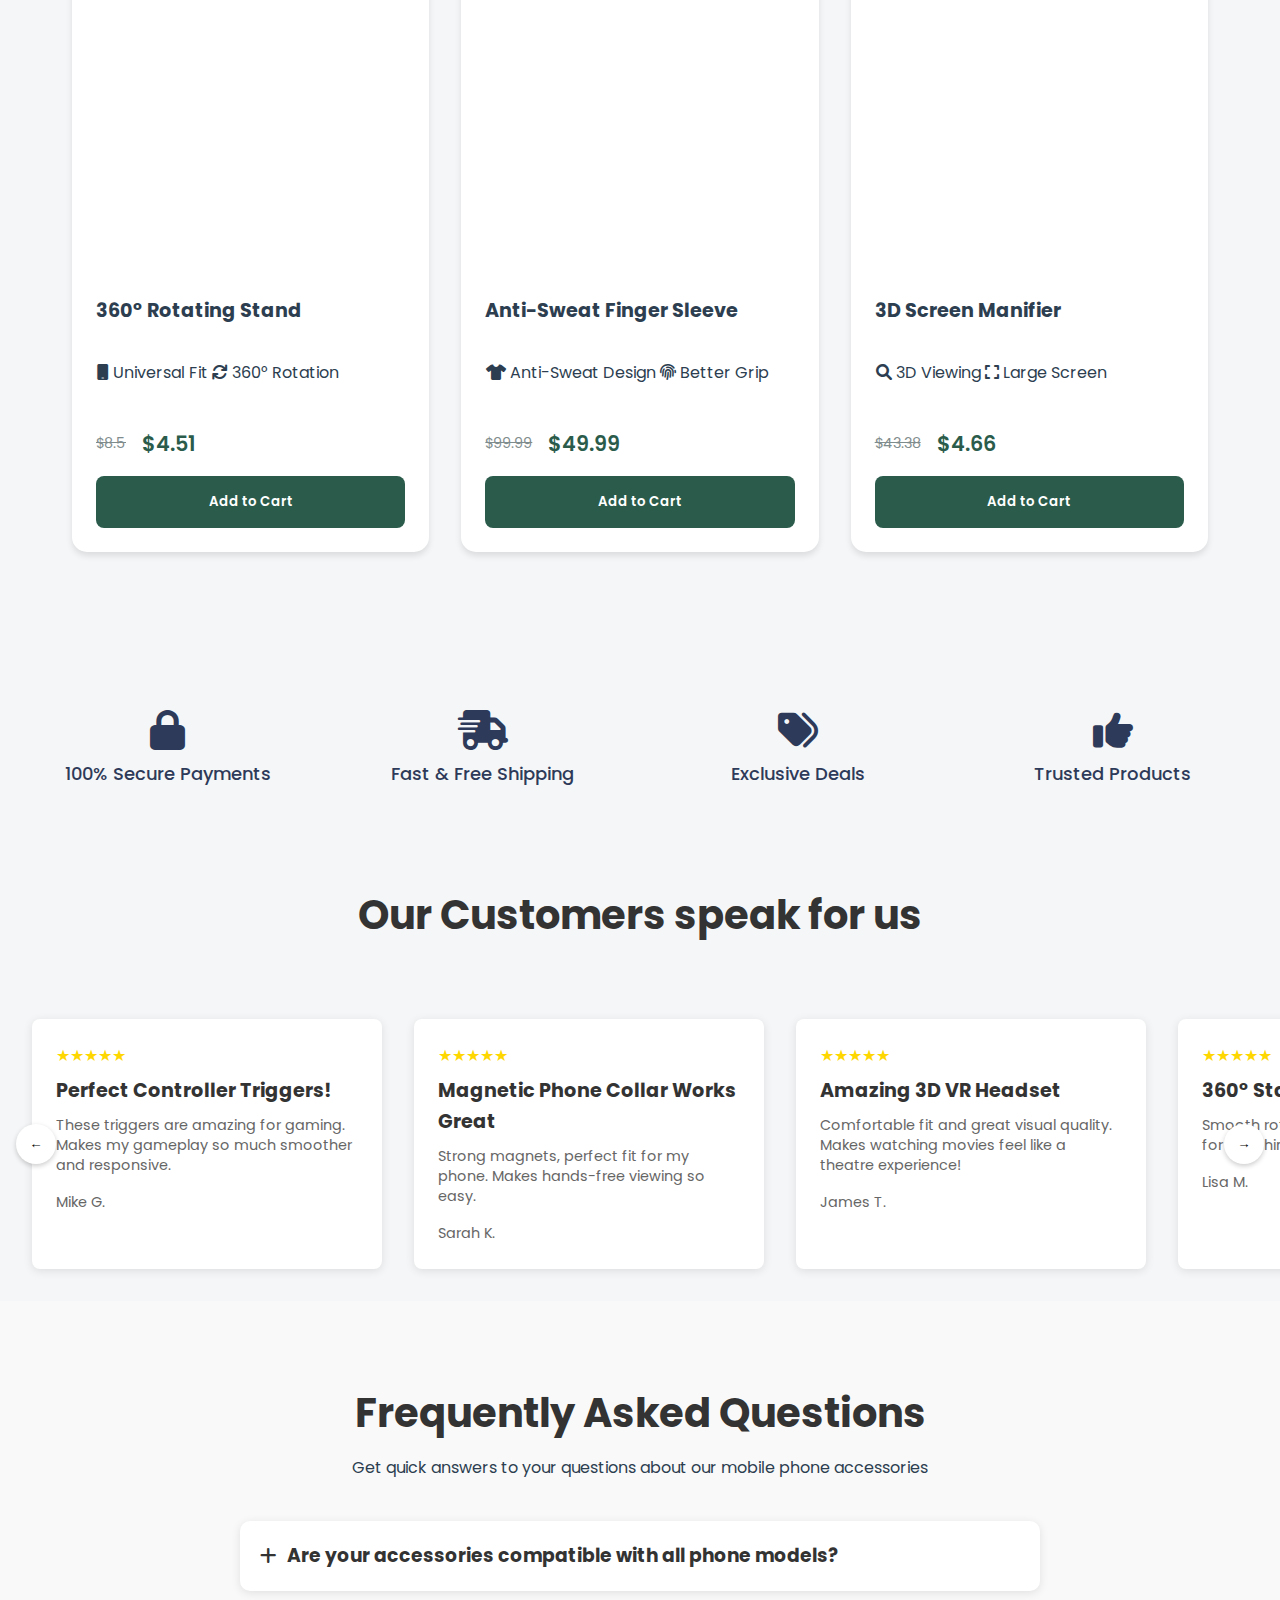
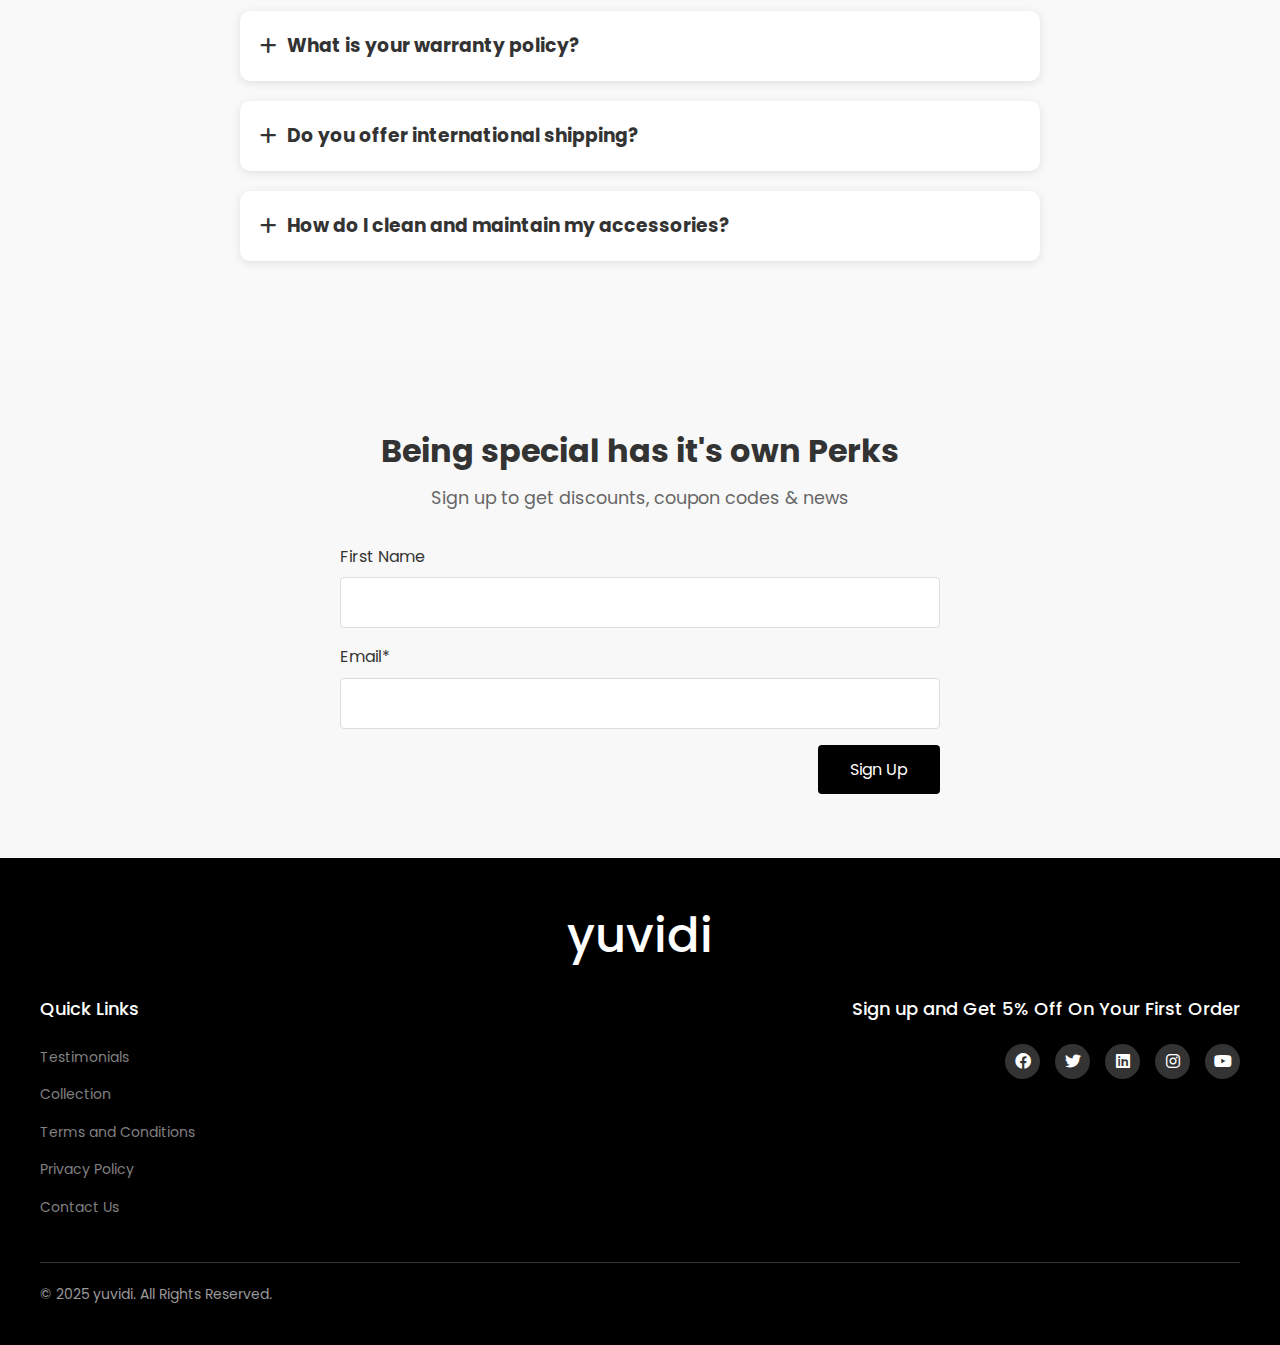
==== commit 95a29229: "sixth commit" ====
--- a/index.html
+++ b/index.html
@@ -4,7 +4,7 @@
 <head>
     <meta charset="UTF-8">
     <meta name="viewport" content="width=device-width, initial-scale=1.0">
-    <title>yuvidi - Smart Charging Solutions</title>
+    <title>yuvidi - Phone Accessories</title>
     <link rel="preconnect" href="https://fonts.googleapis.com">
     <link rel="preconnect" href="https://fonts.gstatic.com" crossorigin>
     <link href="https://fonts.googleapis.com/css2?family=Poppins:wght@300;400;500;600;700&display=swap"
@@ -92,10 +92,6 @@
             <div class="hero-content">
                 <h1>Discover the Wide Range of Mobile Accessories</h1>
                 <p>Stay Connected, smartly!</p>
-                <div class="hero-features">
-                    <span><i class="fas fa-mobile"></i> Universal Fit</span>
-                    <span><i class="fas fa-sync"></i> 360° Rotation</span>
-                </div>
                 <a href="#products" class="cta-button">View Collection</a>
             </div>
 
--- a/styles.css
+++ b/styles.css
@@ -427,9 +427,9 @@
     margin-right: 4rem;
     padding-top: 100px;
 }
-.legal-content h1 {
+/* .legal-content h1 {
     font-size: 4rem;
-}
+} */
 .terms-header {
     color: var(--primary-color);
     padding: 20px 10px;
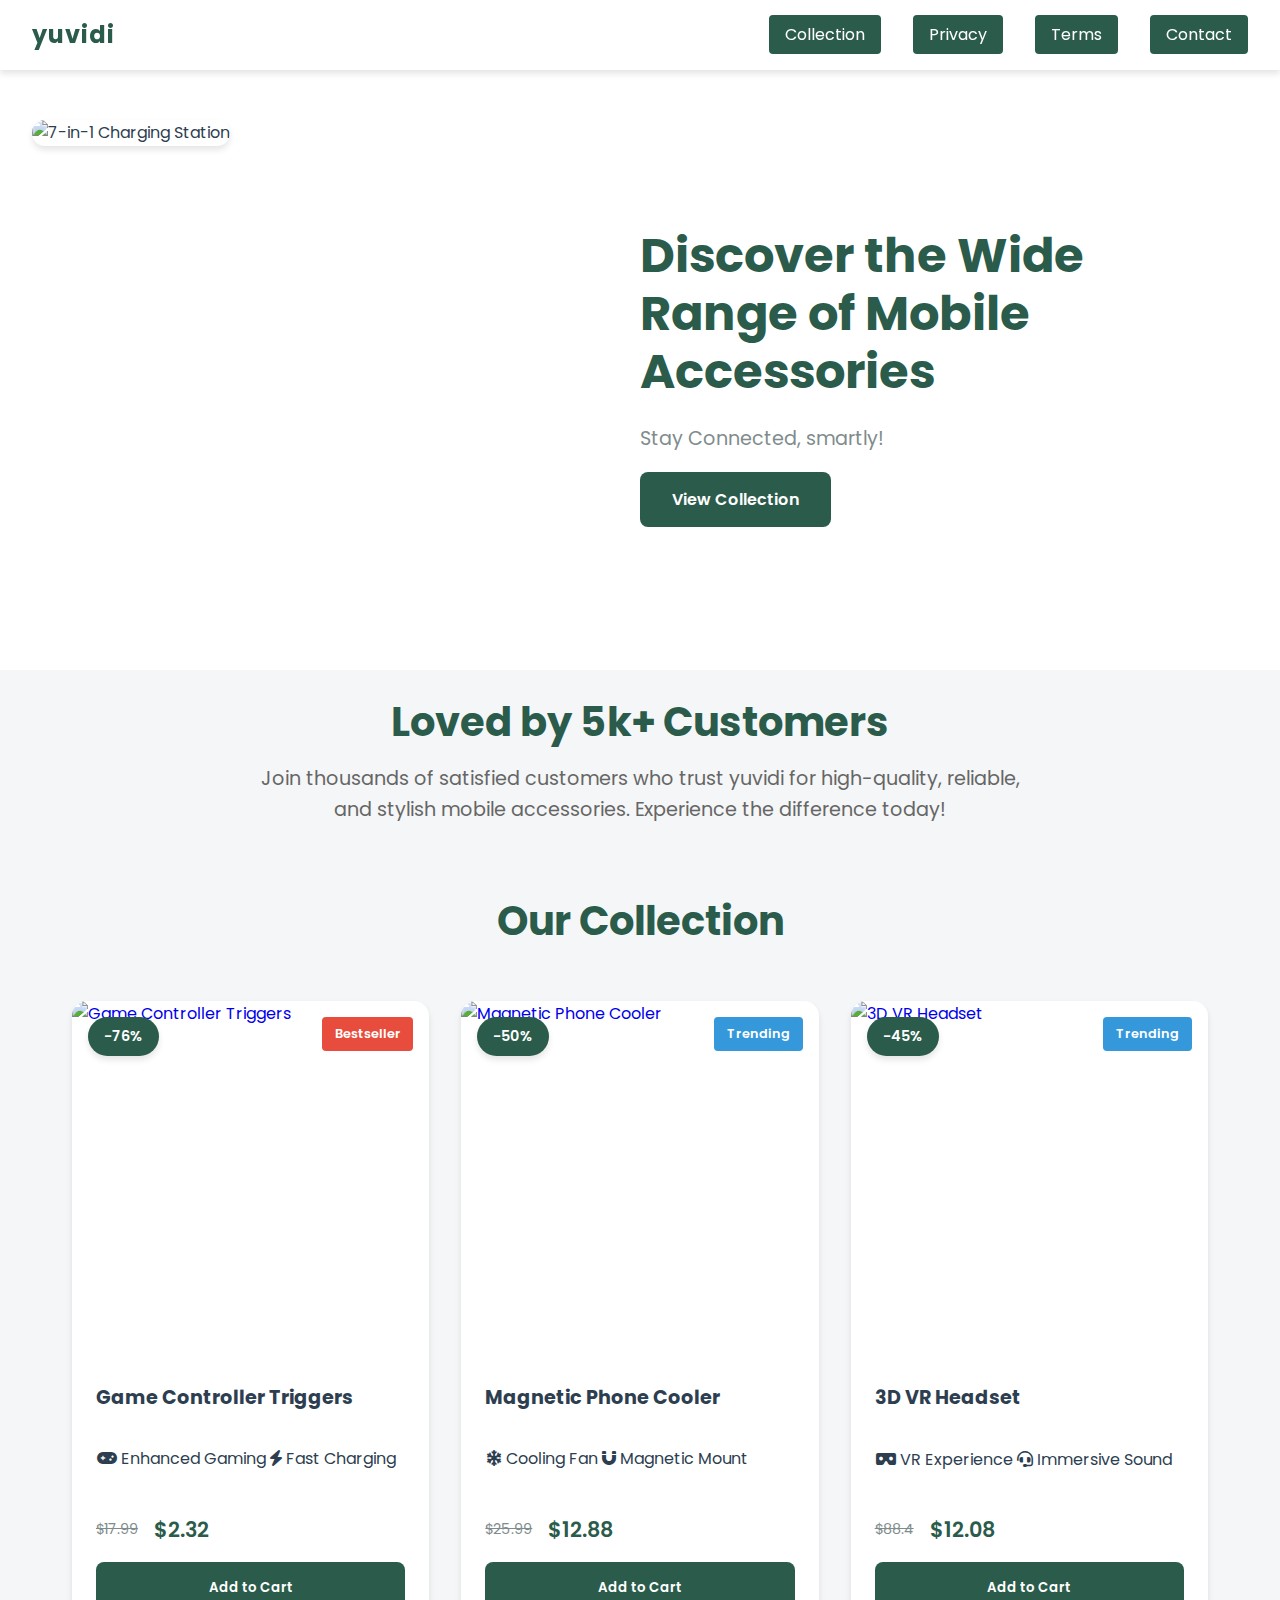
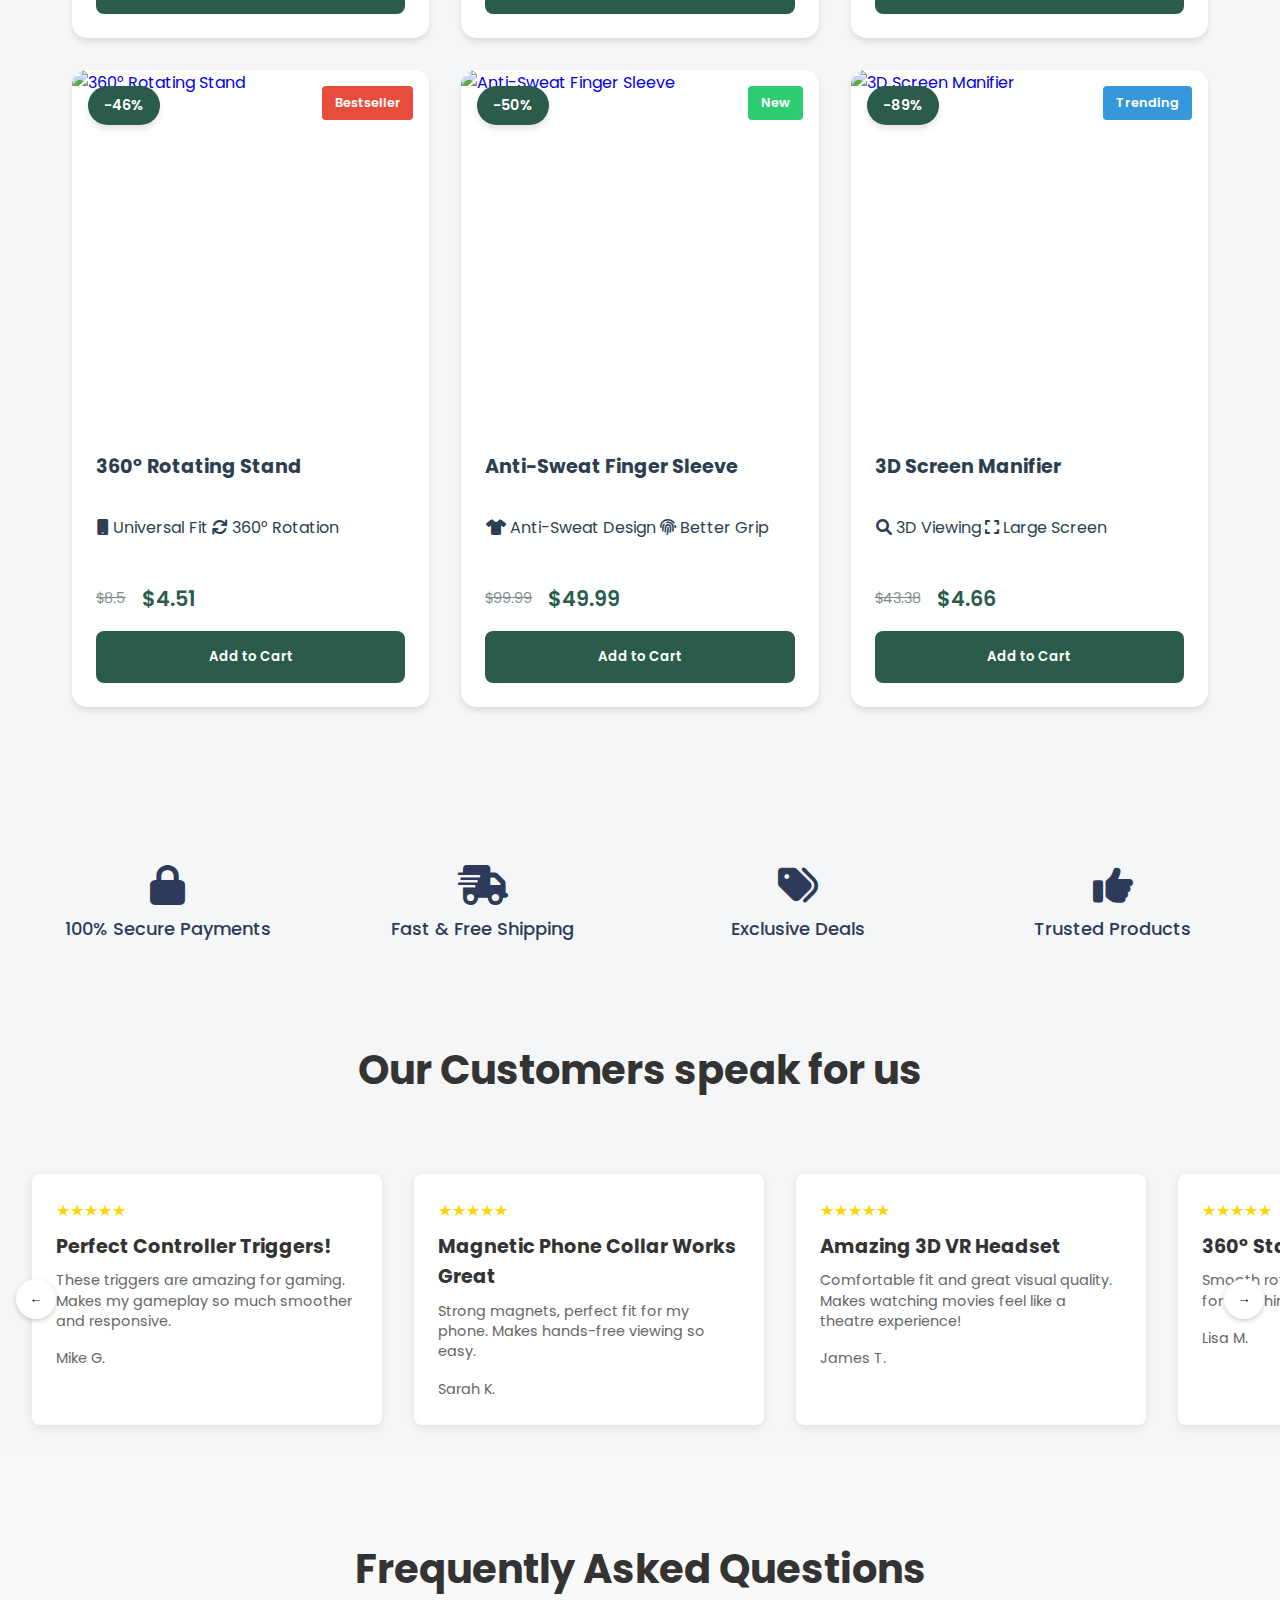
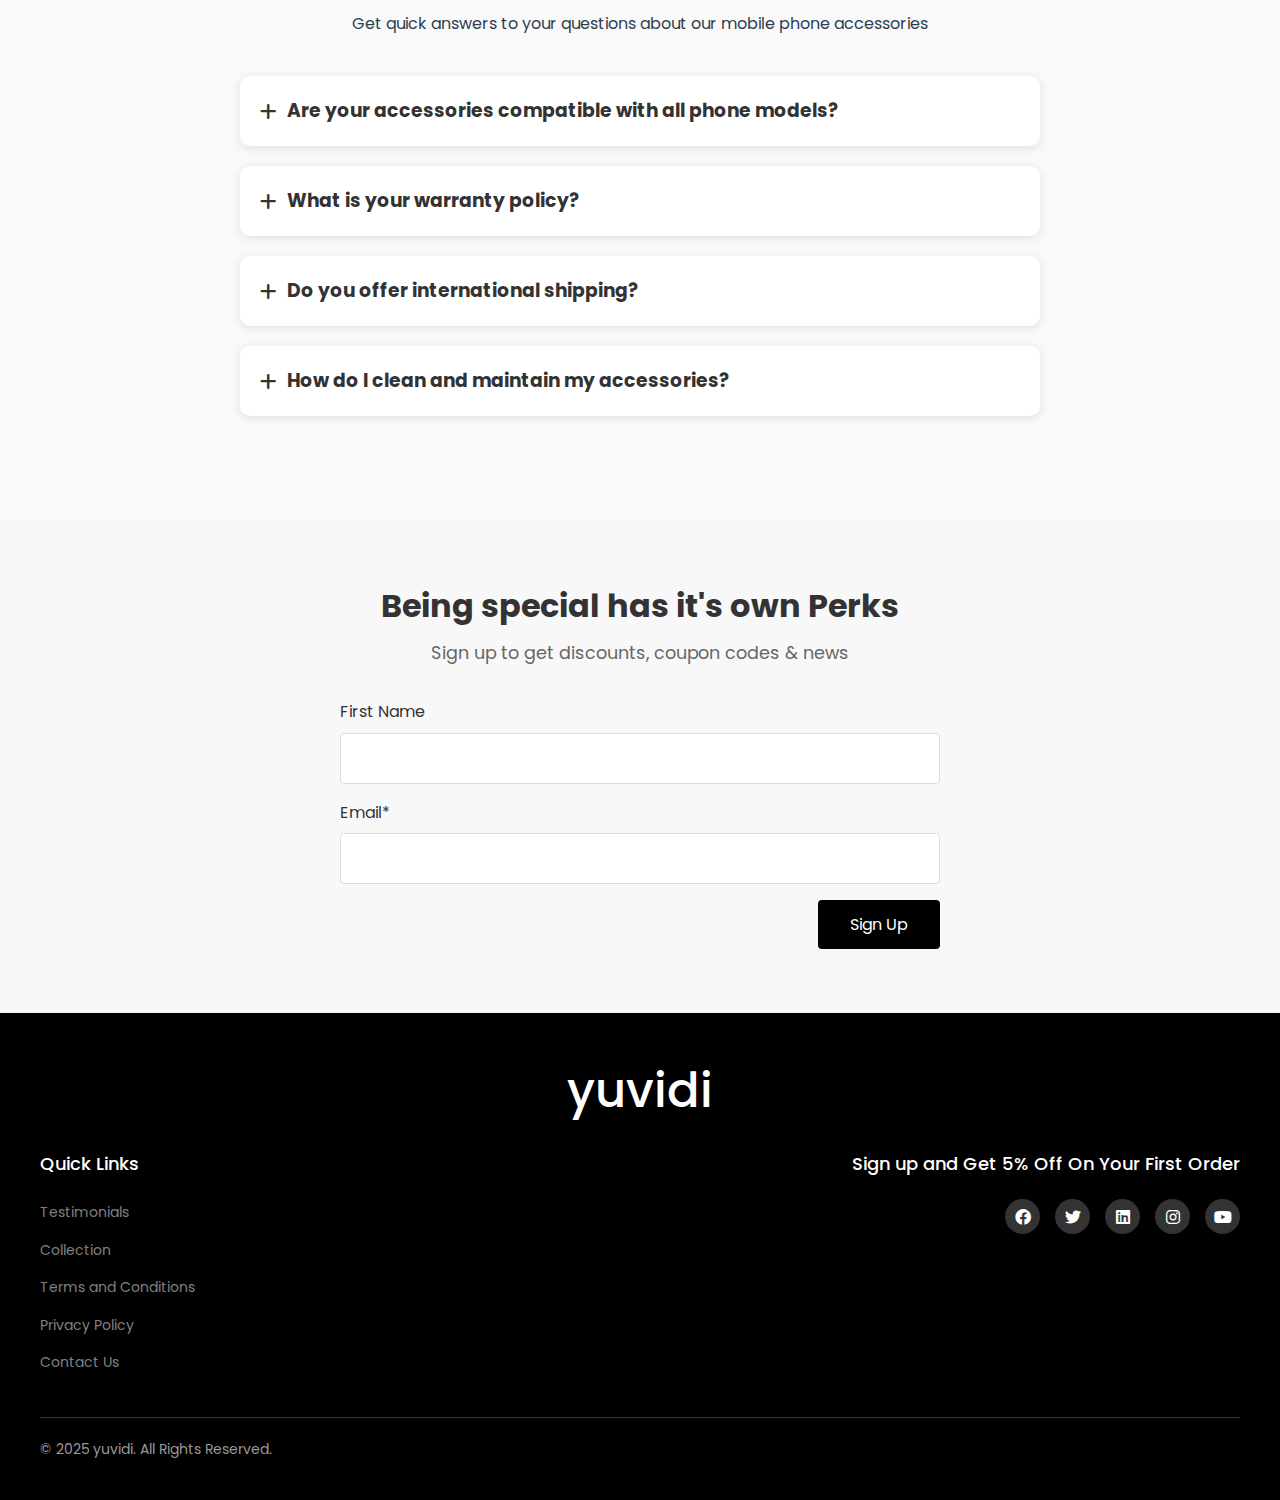
==== commit c93d7ebd: "seventh commit" ====
--- a/index.html
+++ b/index.html
@@ -97,6 +97,14 @@
 
         </section>
 
+        <section class="customer-love">
+            <div class="customer-love-content">
+                <h2>Loved by 5k+ Customers</h2>
+                <p>Join thousands of satisfied customers who trust yuvidi for high-quality, reliable, and stylish mobile
+                    accessories. Experience the difference today!</p>
+            </div>
+        </section>
+
         <section id="products" class="products">
             <h2>Our Collection</h2>
             <div class="product-grid">
@@ -246,19 +254,23 @@
             <div class="faq-grid">
                 <div class="faq-item">
                     <h3><i class="fas fa-plus"></i> Are your accessories compatible with all phone models?</h3>
-                    <p>Yes, our accessories are designed to work seamlessly with a wide range of phone models, including the latest iPhones, Samsung Galaxy devices, and other popular Android phones.</p>
+                    <p>Yes, our accessories are designed to work seamlessly with a wide range of phone models, including
+                        the latest iPhones, Samsung Galaxy devices, and other popular Android phones.</p>
                 </div>
                 <div class="faq-item">
                     <h3><i class="fas fa-plus"></i> What is your warranty policy?</h3>
-                    <p>All our products come with a 1-year warranty that covers manufacturing defects and technical issues. If you encounter any problems, our support team is here to help!</p>
+                    <p>All our products come with a 1-year warranty that covers manufacturing defects and technical
+                        issues. If you encounter any problems, our support team is here to help!</p>
                 </div>
                 <div class="faq-item">
                     <h3><i class="fas fa-plus"></i> Do you offer international shipping?</h3>
-                    <p>Yes, we ship worldwide! No matter where you are, you can enjoy our high-quality mobile phone accessories delivered right to your doorstep.</p>
+                    <p>Yes, we ship worldwide! No matter where you are, you can enjoy our high-quality mobile phone
+                        accessories delivered right to your doorstep.</p>
                 </div>
                 <div class="faq-item">
                     <h3><i class="fas fa-plus"></i> How do I clean and maintain my accessories?</h3>
-                    <p>To keep your accessories in top condition, simply wipe them with a soft, dry cloth. Avoid using harsh chemicals or abrasive materials to prevent damage.</p>
+                    <p>To keep your accessories in top condition, simply wipe them with a soft, dry cloth. Avoid using
+                        harsh chemicals or abrasive materials to prevent damage.</p>
                 </div>
             </div>
         </section>
@@ -463,6 +475,55 @@
 
             .faq-item.active p {
                 display: block;
+            }
+
+            customer-love {
+                text-align: center;
+                padding: 40px 20px;
+                background-color: #ffffff;
+                margin: 20px 0;
+            }
+
+            .customer-love-content h2 {
+                font-size: 2.5rem;
+                color: #2B5C4B;
+                margin-bottom: 10px;
+                margin-top: 20px;
+                text-align: center;
+                font-family: 'Poppins', sans-serif;
+            }
+
+            .customer-love-content p {
+                font-size: 1.2rem;
+                color: #666;
+                max-width: 800px;
+                margin: 0 auto;
+                text-align: center;
+                font-family: 'Poppins', sans-serif;
+            }
+
+            @media (max-width: 768px) {
+                .customer-love-content h2 {
+                    font-size: 1.5rem;
+                }
+
+                .customer-love-content p {
+                    font-size: 0.9rem;
+                    margin-left: 10px;
+                    margin-right: 10px;
+                }
+            }
+
+            @media (max-width: 480px) {
+                .customer-love-content h2 {
+                    font-size: 1.2rem;
+                }
+
+                .customer-love-content p {
+                    font-size: 0.8rem;
+                    margin-left: 10px;
+                    margin-right: 10px;
+                }
             }
         </style>
 
